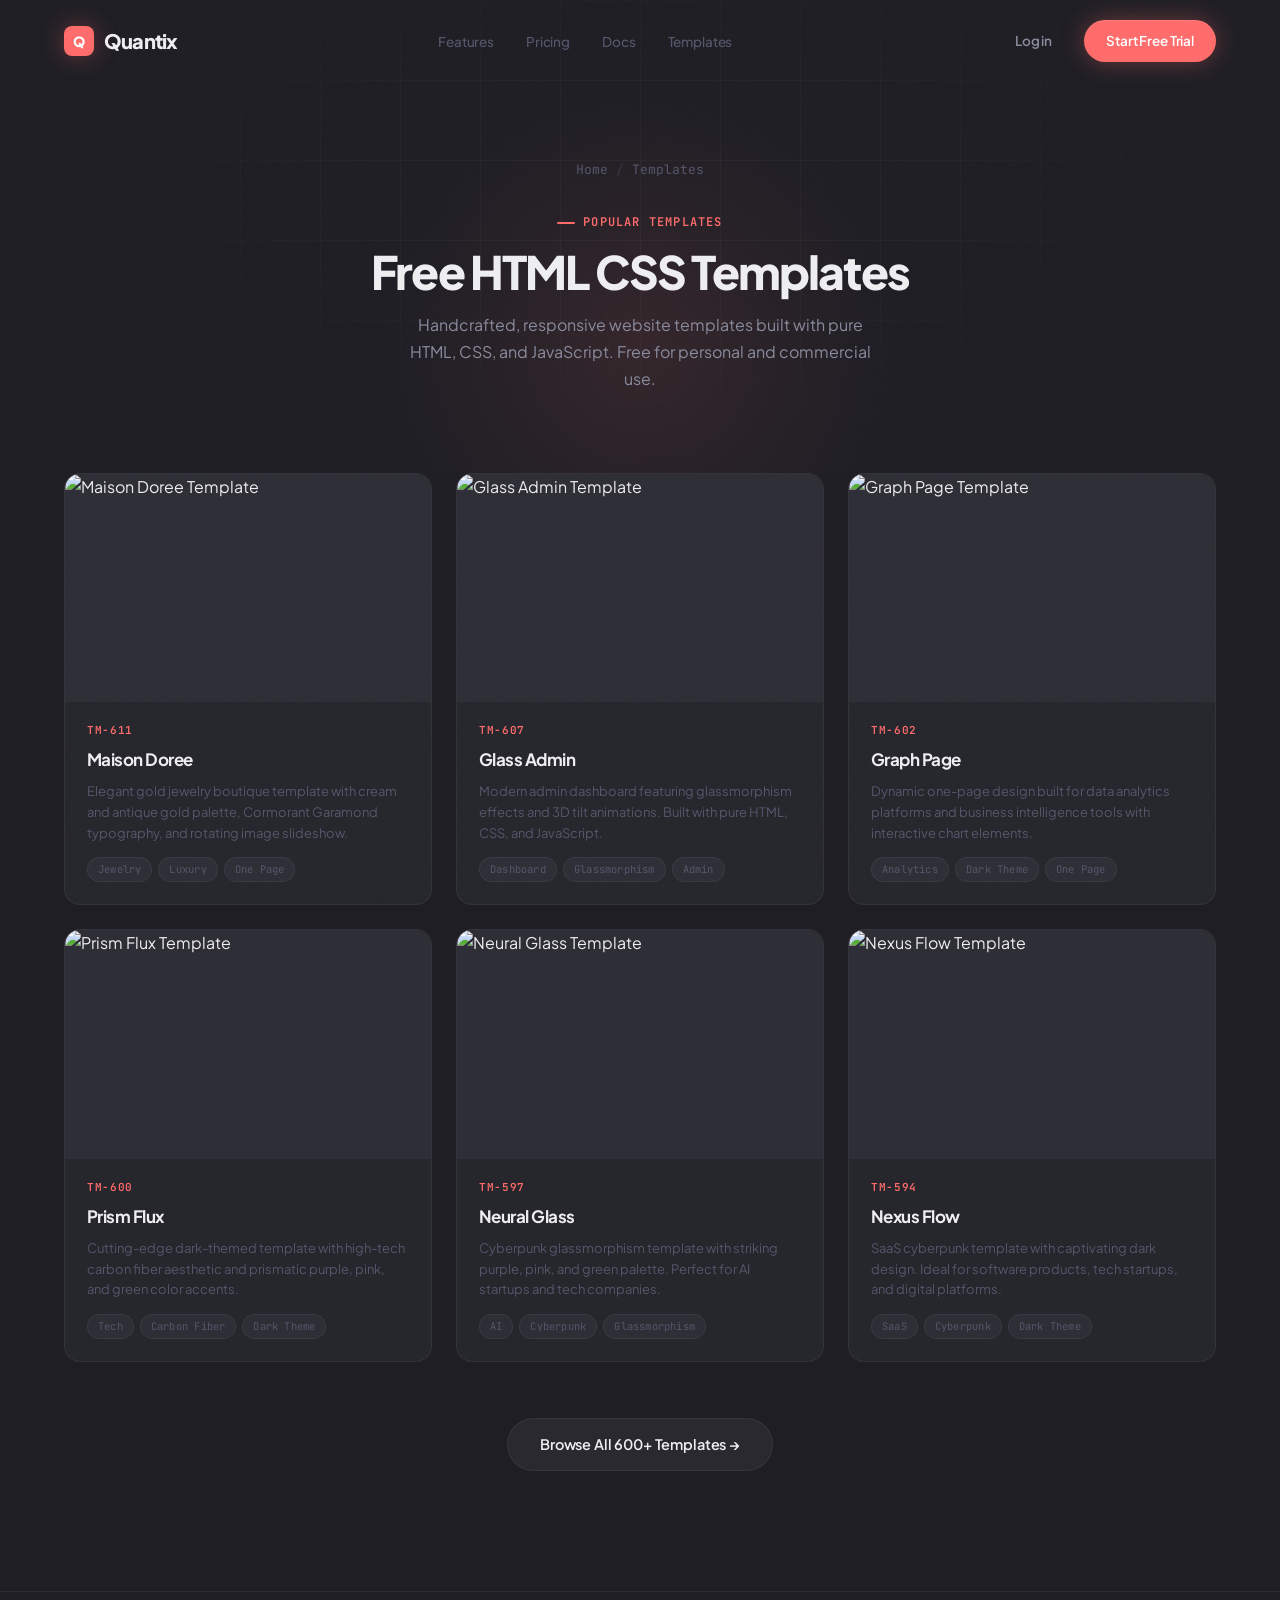
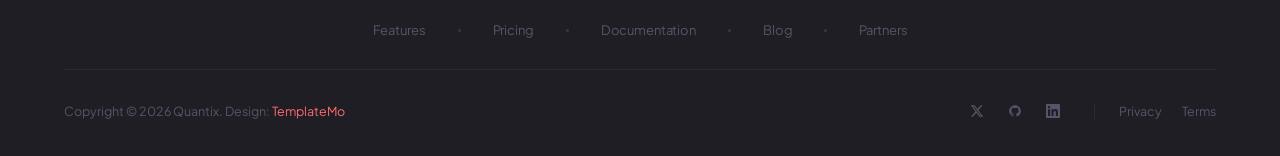
==== templates.html @ 957c240e "Add files via upload" ====
<!DOCTYPE html>
<html lang="en">
<head>
    <meta charset="UTF-8">
    <meta name="viewport" content="width=device-width, initial-scale=1.0">
    <title>Popular Templates - Quantix</title>
    <link rel="preconnect" href="https://fonts.googleapis.com">
    <link rel="preconnect" href="https://fonts.gstatic.com" crossorigin>
    <link href="https://fonts.googleapis.com/css2?family=Plus+Jakarta+Sans:wght@400;500;600;700;800&family=JetBrains+Mono:wght@400;500&display=swap" rel="stylesheet">
    <link rel="stylesheet" href="templatemo-quantix-style.css">
    <!--

TemplateMo 614 Quantix SaaS

https://templatemo.com/tm-614-quantix-saas

-->
    <style>
        /* Templates page specific styles */

        .page-header {
            padding: 160px 0 80px;
            text-align: center;
            position: relative;
            overflow: hidden;
        }

        .page-header::before {
            content: '';
            position: absolute;
            top: 20%;
            left: 50%;
            transform: translateX(-50%);
            width: 800px;
            height: 500px;
            background: radial-gradient(circle at center,
                rgba(255, 107, 107, 0.10) 0%,
                rgba(255, 107, 107, 0.03) 35%,
                transparent 55%);
            pointer-events: none;
        }

        .page-header::after {
            content: '';
            position: absolute;
            inset: 0;
            background-image:
                linear-gradient(rgba(255,255,255,0.035) 1px, transparent 1px),
                linear-gradient(90deg, rgba(255,255,255,0.035) 1px, transparent 1px);
            background-size: 80px 80px;
            mask-image: radial-gradient(ellipse at 50% 40%, black 20%, transparent 65%);
            -webkit-mask-image: radial-gradient(ellipse at 50% 40%, black 20%, transparent 65%);
            pointer-events: none;
        }

        .page-header > * {
            position: relative;
            z-index: 1;
        }

        .page-header .section-desc {
            margin: 0 auto;
        }

        .breadcrumb {
            display: flex;
            align-items: center;
            justify-content: center;
            gap: 8px;
            font-size: 13px;
            color: var(--text-muted);
            margin-bottom: 24px;
            font-family: 'JetBrains Mono', monospace;
        }

        .breadcrumb a {
            color: var(--text-muted);
            transition: color 0.3s;
        }

        .breadcrumb a:hover {
            color: var(--text-primary);
        }

        .breadcrumb .bc-sep {
            opacity: 0.4;
        }

        /* Templates grid */
        .templates-section {
            padding: 0 0 120px;
        }

        .templates-grid {
            display: grid;
            grid-template-columns: repeat(3, 1fr);
            gap: 24px;
        }

        .template-card {
            background: var(--surface-1);
            border: 1px solid var(--border-subtle);
            border-radius: 16px;
            overflow: hidden;
            transition: all 0.4s ease;
            position: relative;
        }

        .template-card::before {
            content: '';
            position: absolute;
            inset: -1px;
            border-radius: 16px;
            padding: 1px;
            background: linear-gradient(135deg,
                rgba(255, 107, 107, 0.3),
                transparent 40%,
                transparent 60%,
                rgba(255, 107, 107, 0.15));
            -webkit-mask: linear-gradient(#fff 0 0) content-box, linear-gradient(#fff 0 0);
            -webkit-mask-composite: xor;
            mask-composite: exclude;
            opacity: 0;
            transition: opacity 0.5s ease;
            pointer-events: none;
        }

        .template-card:hover {
            transform: translateY(-4px);
            border-color: rgba(255, 255, 255, 0.08);
            box-shadow: 0 20px 40px rgba(0, 0, 0, 0.3);
        }

        .template-card:hover::before {
            opacity: 1;
        }

        .template-thumb {
            position: relative;
            aspect-ratio: 16 / 10;
            overflow: hidden;
            background: var(--surface-2);
        }

        .template-thumb img {
            width: 100%;
            height: 100%;
            object-fit: cover;
            object-position: top;
            transition: transform 0.5s ease;
        }

        .template-card:hover .template-thumb img {
            transform: scale(1.04);
        }

        .template-thumb-overlay {
            position: absolute;
            inset: 0;
            background: rgba(10, 10, 16, 0.6);
            display: flex;
            align-items: center;
            justify-content: center;
            gap: 12px;
            opacity: 0;
            transition: opacity 0.3s ease;
        }

        .template-card:hover .template-thumb-overlay {
            opacity: 1;
        }

        .template-thumb-overlay .btn {
            font-size: 12.5px;
            padding: 8px 18px;
        }

        .template-info {
            padding: 20px 22px 22px;
        }

        .template-number {
            font-size: 11px;
            font-family: 'JetBrains Mono', monospace;
            color: var(--accent);
            font-weight: 600;
            letter-spacing: 0.06em;
            margin-bottom: 6px;
        }

        .template-name {
            font-size: 17px;
            font-weight: 700;
            letter-spacing: -0.03em;
            margin-bottom: 8px;
        }

        .template-desc {
            font-size: 13px;
            color: var(--text-muted);
            line-height: 1.6;
        }

        .template-tags {
            display: flex;
            gap: 6px;
            margin-top: 14px;
            flex-wrap: wrap;
        }

        .template-tag {
            font-size: 10.5px;
            font-family: 'JetBrains Mono', monospace;
            color: var(--text-muted);
            background: var(--surface-2);
            border: 1px solid var(--border-subtle);
            padding: 3px 10px;
            border-radius: 100px;
            letter-spacing: 0.02em;
        }

        .browse-more {
            text-align: center;
            margin-top: 56px;
        }

        /* Responsive */
        @media (max-width: 1024px) {
            .templates-grid {
                grid-template-columns: repeat(2, 1fr);
            }
        }

        @media (max-width: 768px) {
            .page-header {
                padding: 130px 0 60px;
            }

            .templates-grid {
                grid-template-columns: 1fr;
                max-width: 480px;
                margin: 0 auto;
            }
        }
    </style>
</head>
<body>

    <!-- NAVBAR -->
    <nav class="navbar" id="navbar">
        <div class="container">
            <a href="index.html" class="nav-brand">
                <span class="brand-icon">Q</span>
                Quantix
            </a>
            <ul class="nav-links" id="navLinks">
                <li><a href="index.html#features">Features</a></li>
                <li><a href="index.html#pricing">Pricing</a></li>
                <li><a href="#" onclick="return false;">Docs</a></li>
                <li><a href="templates.html">Templates</a></li>
                <li class="nav-mobile-actions">
                    <a href="#" class="btn btn-ghost" onclick="return false;">Log in</a>
                    <a href="#" class="btn btn-primary" onclick="return false;">Start Free Trial</a>
                </li>
            </ul>
            <div class="nav-actions">
                <a href="#" class="btn btn-ghost" onclick="return false;">Log in</a>
                <a href="#" class="btn btn-primary" onclick="return false;">Start Free Trial</a>
            </div>
            <button class="nav-toggle" id="navToggle" aria-label="Toggle menu">
                <span></span><span></span><span></span>
            </button>
        </div>
    </nav>

    <!-- PAGE HEADER -->
    <section class="page-header">
        <div class="container">
            <div class="breadcrumb">
                <a href="index.html">Home</a>
                <span class="bc-sep">/</span>
                <span>Templates</span>
            </div>
            <p class="section-label">Popular Templates</p>
            <h1 class="section-title">Free HTML CSS Templates</h1>
            <p class="section-desc">Handcrafted, responsive website templates built with pure HTML, CSS, and JavaScript. Free for personal and commercial use.</p>
        </div>
    </section>

    <!-- TEMPLATES GRID -->
    <section class="templates-section">
        <div class="container">
            <div class="templates-grid">

                <!-- 611 Maison Doree -->
                <div class="template-card fade-up">
                    <div class="template-thumb">
                        <img src="https://templatemo.com/thumbnails-360/tm-611-maison-doree.jpg" alt="Maison Doree Template" loading="lazy">
                        <div class="template-thumb-overlay">
                            <a href="https://templatemo.com/live/templatemo_611_maison_doree" class="btn btn-primary" target="_blank" rel="noopener">Live Preview</a>
                            <a href="https://templatemo.com/tm-611-maison-doree" class="btn btn-secondary" target="_blank" rel="noopener">Details</a>
                        </div>
                    </div>
                    <div class="template-info">
                        <div class="template-number">TM-611</div>
                        <h3 class="template-name">Maison Doree</h3>
                        <p class="template-desc">Elegant gold jewelry boutique template with cream and antique gold palette, Cormorant Garamond typography, and rotating image slideshow.</p>
                        <div class="template-tags">
                            <span class="template-tag">Jewelry</span>
                            <span class="template-tag">Luxury</span>
                            <span class="template-tag">One Page</span>
                        </div>
                    </div>
                </div>

                <!-- 607 Glass Admin -->
                <div class="template-card fade-up">
                    <div class="template-thumb">
                        <img src="https://templatemo.com/thumbnails-360/tm-607-glass-admin.jpg" alt="Glass Admin Template" loading="lazy">
                        <div class="template-thumb-overlay">
                            <a href="https://templatemo.com/live/templatemo_607_glass_admin" class="btn btn-primary" target="_blank" rel="noopener">Live Preview</a>
                            <a href="https://templatemo.com/tm-607-glass-admin" class="btn btn-secondary" target="_blank" rel="noopener">Details</a>
                        </div>
                    </div>
                    <div class="template-info">
                        <div class="template-number">TM-607</div>
                        <h3 class="template-name">Glass Admin</h3>
                        <p class="template-desc">Modern admin dashboard featuring glassmorphism effects and 3D tilt animations. Built with pure HTML, CSS, and JavaScript.</p>
                        <div class="template-tags">
                            <span class="template-tag">Dashboard</span>
                            <span class="template-tag">Glassmorphism</span>
                            <span class="template-tag">Admin</span>
                        </div>
                    </div>
                </div>

                <!-- 602 Graph Page -->
                <div class="template-card fade-up">
                    <div class="template-thumb">
                        <img src="https://templatemo.com/thumbnails-360/tm-602-graph-page.jpg" alt="Graph Page Template" loading="lazy">
                        <div class="template-thumb-overlay">
                            <a href="https://templatemo.com/live/templatemo_602_graph_page" class="btn btn-primary" target="_blank" rel="noopener">Live Preview</a>
                            <a href="https://templatemo.com/tm-602-graph-page" class="btn btn-secondary" target="_blank" rel="noopener">Details</a>
                        </div>
                    </div>
                    <div class="template-info">
                        <div class="template-number">TM-602</div>
                        <h3 class="template-name">Graph Page</h3>
                        <p class="template-desc">Dynamic one-page design built for data analytics platforms and business intelligence tools with interactive chart elements.</p>
                        <div class="template-tags">
                            <span class="template-tag">Analytics</span>
                            <span class="template-tag">Dark Theme</span>
                            <span class="template-tag">One Page</span>
                        </div>
                    </div>
                </div>

                <!-- 600 Prism Flux -->
                <div class="template-card fade-up">
                    <div class="template-thumb">
                        <img src="https://templatemo.com/thumbnails-360/tm-600-prism-flux.jpg" alt="Prism Flux Template" loading="lazy">
                        <div class="template-thumb-overlay">
                            <a href="https://templatemo.com/live/templatemo_600_prism_flux" class="btn btn-primary" target="_blank" rel="noopener">Live Preview</a>
                            <a href="https://templatemo.com/tm-600-prism-flux" class="btn btn-secondary" target="_blank" rel="noopener">Details</a>
                        </div>
                    </div>
                    <div class="template-info">
                        <div class="template-number">TM-600</div>
                        <h3 class="template-name">Prism Flux</h3>
                        <p class="template-desc">Cutting-edge dark-themed template with high-tech carbon fiber aesthetic and prismatic purple, pink, and green color accents.</p>
                        <div class="template-tags">
                            <span class="template-tag">Tech</span>
                            <span class="template-tag">Carbon Fiber</span>
                            <span class="template-tag">Dark Theme</span>
                        </div>
                    </div>
                </div>

                <!-- 597 Neural Glass -->
                <div class="template-card fade-up">
                    <div class="template-thumb">
                        <img src="https://templatemo.com/thumbnails-360/tm-597-neural-glass.jpg" alt="Neural Glass Template" loading="lazy">
                        <div class="template-thumb-overlay">
                            <a href="https://templatemo.com/live/templatemo_597_neural_glass" class="btn btn-primary" target="_blank" rel="noopener">Live Preview</a>
                            <a href="https://templatemo.com/tm-597-neural-glass" class="btn btn-secondary" target="_blank" rel="noopener">Details</a>
                        </div>
                    </div>
                    <div class="template-info">
                        <div class="template-number">TM-597</div>
                        <h3 class="template-name">Neural Glass</h3>
                        <p class="template-desc">Cyberpunk glassmorphism template with striking purple, pink, and green palette. Perfect for AI startups and tech companies.</p>
                        <div class="template-tags">
                            <span class="template-tag">AI</span>
                            <span class="template-tag">Cyberpunk</span>
                            <span class="template-tag">Glassmorphism</span>
                        </div>
                    </div>
                </div>

                <!-- 594 Nexus Flow -->
                <div class="template-card fade-up">
                    <div class="template-thumb">
                        <img src="https://templatemo.com/thumbnails-360/tm-594-nexus-flow.jpg" alt="Nexus Flow Template" loading="lazy">
                        <div class="template-thumb-overlay">
                            <a href="https://templatemo.com/live/templatemo_594_nexus_flow" class="btn btn-primary" target="_blank" rel="noopener">Live Preview</a>
                            <a href="https://templatemo.com/tm-594-nexus-flow" class="btn btn-secondary" target="_blank" rel="noopener">Details</a>
                        </div>
                    </div>
                    <div class="template-info">
                        <div class="template-number">TM-594</div>
                        <h3 class="template-name">Nexus Flow</h3>
                        <p class="template-desc">SaaS cyberpunk template with captivating dark design. Ideal for software products, tech startups, and digital platforms.</p>
                        <div class="template-tags">
                            <span class="template-tag">SaaS</span>
                            <span class="template-tag">Cyberpunk</span>
                            <span class="template-tag">Dark Theme</span>
                        </div>
                    </div>
                </div>

            </div>

            <div class="browse-more">
                <a href="https://templatemo.com" class="btn btn-secondary btn-lg" target="_blank" rel="noopener">Browse All 600+ Templates &rarr;</a>
            </div>
        </div>
    </section>

    <!-- FOOTER -->
    <footer class="footer">
        <div class="container">
            <div class="footer-row-links">
                <a href="index.html#features">Features</a>
                <span class="footer-link-dot"></span>
                <a href="index.html#pricing">Pricing</a>
                <span class="footer-link-dot"></span>
                <a href="#" onclick="return false;">Documentation</a>
                <span class="footer-link-dot"></span>
                <a href="#" onclick="return false;">Blog</a>
                <span class="footer-link-dot"></span>
                <a href="#" onclick="return false;">Partners</a>
            </div>
            <div class="footer-row-bottom">
                <p class="footer-copy">Copyright &copy; 2026 Quantix. Design: <a href="https://templatemo.com" target="_blank" rel="nofollow">TemplateMo</a></p>
                <div class="footer-right">
                    <div class="footer-socials">
                        <a href="#" aria-label="X" onclick="return false;">
                            <svg width="14" height="14" viewBox="0 0 24 24" fill="currentColor"><path d="M18.244 2.25h3.308l-7.227 8.26 8.502 11.24H16.17l-5.214-6.817L4.99 21.75H1.68l7.73-8.835L1.254 2.25H8.08l4.713 6.231zm-1.161 17.52h1.833L7.084 4.126H5.117z"/></svg>
                        </a>
                        <a href="#" aria-label="GitHub" onclick="return false;">
                            <svg width="14" height="14" viewBox="0 0 24 24" fill="currentColor"><path d="M12 2C6.477 2 2 6.484 2 12.017c0 4.425 2.865 8.18 6.839 9.504.5.092.682-.217.682-.483 0-.237-.008-.868-.013-1.703-2.782.605-3.369-1.343-3.369-1.343-.454-1.158-1.11-1.466-1.11-1.466-.908-.62.069-.608.069-.608 1.003.07 1.531 1.032 1.531 1.032.892 1.53 2.341 1.088 2.91.832.092-.647.35-1.088.636-1.338-2.22-.253-4.555-1.113-4.555-4.951 0-1.093.39-1.988 1.029-2.688-.103-.253-.446-1.272.098-2.65 0 0 .84-.27 2.75 1.026A9.564 9.564 0 0112 6.844c.85.004 1.705.115 2.504.337 1.909-1.296 2.747-1.027 2.747-1.027.546 1.379.202 2.398.1 2.651.64.7 1.028 1.595 1.028 2.688 0 3.848-2.339 4.695-4.566 4.943.359.309.678.92.678 1.855 0 1.338-.012 2.419-.012 2.747 0 .268.18.58.688.482A10.019 10.019 0 0022 12.017C22 6.484 17.522 2 12 2z"/></svg>
                        </a>
                        <a href="#" aria-label="LinkedIn" onclick="return false;">
                            <svg width="14" height="14" viewBox="0 0 24 24" fill="currentColor"><path d="M20.447 20.452h-3.554v-5.569c0-1.328-.027-3.037-1.852-3.037-1.853 0-2.136 1.445-2.136 2.939v5.667H9.351V9h3.414v1.561h.046c.477-.9 1.637-1.85 3.37-1.85 3.601 0 4.267 2.37 4.267 5.455v6.286zM5.337 7.433a2.062 2.062 0 01-2.063-2.065 2.064 2.064 0 112.063 2.065zm1.782 13.019H3.555V9h3.564v11.452zM22.225 0H1.771C.792 0 0 .774 0 1.729v20.542C0 23.227.792 24 1.771 24h20.451C23.2 24 24 23.227 24 22.271V1.729C24 .774 23.2 0 22.222 0h.003z"/></svg>
                        </a>
                    </div>
                    <span class="separator"></span>
                    <div class="footer-legal">
                        <a href="#" onclick="return false;">Privacy</a>
                        <a href="#" onclick="return false;">Terms</a>
                    </div>
                </div>
            </div>
        </div>
    </footer>

    <script>
        // Navbar scroll
        const navbar = document.getElementById('navbar');
        window.addEventListener('scroll', () => {
            navbar.classList.toggle('scrolled', window.scrollY > 40);
        }, { passive: true });

        // Mobile nav
        const navToggle = document.getElementById('navToggle');
        const navLinks = document.getElementById('navLinks');
        navToggle.addEventListener('click', () => {
            navToggle.classList.toggle('active');
            navLinks.classList.toggle('open');
        });
        navLinks.querySelectorAll('a').forEach(link => {
            link.addEventListener('click', () => {
                navToggle.classList.remove('active');
                navLinks.classList.remove('open');
            });
        });

        // Scroll reveal
        const prefersReducedMotion = window.matchMedia('(prefers-reduced-motion: reduce)').matches;
        if (!prefersReducedMotion) {
            const observer = new IntersectionObserver((entries) => {
                entries.forEach(entry => {
                    if (entry.isIntersecting) {
                        const siblings = entry.target.parentElement.querySelectorAll('.fade-up:not(.visible)');
                        const idx = Array.from(siblings).indexOf(entry.target);
                        setTimeout(() => entry.target.classList.add('visible'), Math.max(0, idx) * 100);
                        observer.unobserve(entry.target);
                    }
                });
            }, { threshold: 0.1, rootMargin: '0px 0px -30px 0px' });
            document.querySelectorAll('.fade-up').forEach(el => observer.observe(el));
        } else {
            document.querySelectorAll('.fade-up').forEach(el => el.classList.add('visible'));
        }
    </script>

</body>
</html>
---- templatemo-quantix-style.css ----
/* ============================================
           QUANTIX - SaaS Landing Page Template
           Design: TemplateMo
           https://templatemo.com
        ============================================ */

        *,
        *::before,
        *::after {
            margin: 0;
            padding: 0;
            box-sizing: border-box;
        }

        :root {
            --deep-space: #1E1E24;
            --surface-1: #26262D;
            --surface-2: #2E2E36;
            --surface-3: #36363F;
            --accent: #FF6B6B;
            --accent-light: #FF9B9B;
            --accent-glow: rgba(255, 107, 107, 0.35);
            --accent-soft: rgba(255, 107, 107, 0.08);
            --accent-border: rgba(255, 107, 107, 0.25);
            --text-primary: #EEEEF0;
            --text-secondary: #8A8B9E;
            --text-muted: #55566A;
            --border-subtle: rgba(255, 255, 255, 0.06);
            --green: #22C55E;
            --amber: #F59E0B;
            --rose: #F43F5E;
            --radius: 16px;
            --radius-sm: 10px;
            --radius-xs: 6px;
            --radius-pill: 100px;
        }

        html { scroll-behavior: smooth; }

        body {
            font-family: 'Plus Jakarta Sans', -apple-system, sans-serif;
            background-color: var(--deep-space);
            color: var(--text-primary);
            line-height: 1.6;
            overflow-x: hidden;
            -webkit-font-smoothing: antialiased;
        }

        /* Grain overlay */
        body::after {
            content: '';
            position: fixed;
            inset: 0;
            background-image: url("data:image/svg+xml,%3Csvg viewBox='0 0 256 256' xmlns='http://www.w3.org/2000/svg'%3E%3Cfilter id='n'%3E%3CfeTurbulence type='fractalNoise' baseFrequency='0.9' numOctaves='4' stitchTiles='stitch'/%3E%3C/filter%3E%3Crect width='100%25' height='100%25' filter='url(%23n)' opacity='0.03'/%3E%3C/svg%3E");
            pointer-events: none;
            z-index: 9999;
            opacity: 0.5;
        }

        a { text-decoration: none; color: inherit; }

        .container {
            width: 100%;
            max-width: 1200px;
            margin: 0 auto;
            padding: 0 24px;
        }

        .mono { font-family: 'JetBrains Mono', monospace; }

        /* ===== NAVBAR ===== */

        .navbar {
            position: fixed;
            top: 0;
            left: 0;
            width: 100%;
            z-index: 1000;
            padding: 20px 0;
            transition: all 0.4s ease;
        }

        .navbar.scrolled {
            background: rgba(30, 30, 36, 0.8);
            backdrop-filter: blur(24px);
            -webkit-backdrop-filter: blur(24px);
            padding: 14px 0;
            border-bottom: 1px solid var(--border-subtle);
        }

        .navbar .container {
            display: flex;
            align-items: center;
            justify-content: space-between;
        }

        .nav-brand {
            font-size: 20px;
            font-weight: 800;
            letter-spacing: -0.04em;
            display: flex;
            align-items: center;
            gap: 10px;
        }

        .brand-icon {
            width: 30px;
            height: 30px;
            background: var(--accent);
            border-radius: 8px;
            display: grid;
            place-items: center;
            font-size: 14px;
            font-weight: 800;
            color: #fff;
            box-shadow: 0 0 24px var(--accent-glow);
        }

        .nav-links {
            display: flex;
            align-items: center;
            gap: 32px;
            list-style: none;
        }

        .nav-links a {
            font-size: 13.5px;
            font-weight: 500;
            color: var(--text-muted);
            transition: color 0.3s;
            letter-spacing: -0.01em;
        }

        .nav-links a:hover { color: var(--text-primary); }

        .nav-mobile-actions {
            display: none;
        }

        .nav-actions { display: flex; align-items: center; gap: 10px; }

        .btn {
            display: inline-flex;
            align-items: center;
            justify-content: center;
            gap: 8px;
            padding: 10px 22px;
            border-radius: var(--radius-pill);
            font-family: inherit;
            font-size: 13.5px;
            font-weight: 600;
            cursor: pointer;
            border: none;
            transition: all 0.3s ease;
            letter-spacing: -0.01em;
        }

        .btn-ghost { background: transparent; color: var(--text-secondary); }
        .btn-ghost:hover { color: var(--text-primary); }

        .btn-primary {
            background: var(--accent);
            color: #fff;
            box-shadow: 0 0 24px var(--accent-glow),
                        0 1px 0 rgba(255,255,255,0.1) inset;
        }

        .btn-primary:hover {
            background: #FF8585;
            box-shadow: 0 0 36px var(--accent-glow),
                        0 1px 0 rgba(255,255,255,0.15) inset;
            transform: translateY(-1px);
        }

        .btn-secondary {
            background: rgba(255,255,255,0.05);
            color: var(--text-primary);
            border: 1px solid var(--border-subtle);
        }

        .btn-secondary:hover {
            background: rgba(255,255,255,0.08);
            border-color: rgba(255,255,255,0.1);
        }

        .btn-lg { padding: 14px 32px; font-size: 14.5px; }

        .btn-primary .btn-arrow { transition: transform 0.3s; }
        .btn-primary:hover .btn-arrow { transform: translateX(3px); }

        .nav-toggle {
            display: none;
            flex-direction: column;
            gap: 5px;
            background: none;
            border: none;
            cursor: pointer;
            padding: 4px;
            z-index: 1001;
        }

        .nav-toggle span {
            width: 20px;
            height: 2px;
            background: var(--text-primary);
            border-radius: 2px;
            transition: all 0.3s;
        }

        .nav-toggle.active span:nth-child(1) { transform: rotate(45deg) translate(5px, 5px); }
        .nav-toggle.active span:nth-child(2) { opacity: 0; }
        .nav-toggle.active span:nth-child(3) { transform: rotate(-45deg) translate(5px, -5px); }

        /* ===== HERO ===== */

        .hero {
            position: relative;
            padding: 180px 24px 120px;
            overflow: hidden;
        }

        .hero::before {
            content: '';
            position: absolute;
            top: 10%;
            left: 50%;
            transform: translateX(-50%);
            width: 1000px;
            height: 700px;
            background: radial-gradient(circle at center,
                rgba(255, 107, 107, 0.12) 0%,
                rgba(255, 107, 107, 0.04) 35%,
                transparent 55%);
            pointer-events: none;
        }

        .hero::after {
            content: '';
            position: absolute;
            inset: 0;
            background-image:
                linear-gradient(rgba(255,255,255,0.035) 1px, transparent 1px),
                linear-gradient(90deg, rgba(255,255,255,0.035) 1px, transparent 1px);
            background-size: 80px 80px;
            mask-image: radial-gradient(ellipse at 50% 30%, black 30%, transparent 75%);
            -webkit-mask-image: radial-gradient(ellipse at 50% 30%, black 30%, transparent 75%);
            pointer-events: none;
        }

        .hero-inner {
            position: relative;
            z-index: 1;
            display: grid;
            grid-template-columns: 1fr 1fr;
            gap: 60px;
            align-items: center;
            max-width: 1200px;
            margin: 0 auto;
        }

        .hero-content { max-width: 560px; }

        .hero-badge {
            display: inline-flex;
            align-items: center;
            gap: 8px;
            padding: 5px 16px 5px 7px;
            background: var(--accent-soft);
            border: 1px solid rgba(255, 107, 107, 0.2);
            border-radius: var(--radius-pill);
            font-size: 12.5px;
            font-weight: 600;
            color: var(--accent-light);
            margin-bottom: 28px;
        }

        .badge-dot {
            width: 7px;
            height: 7px;
            background: var(--green);
            border-radius: 50%;
            box-shadow: 0 0 8px rgba(34, 197, 94, 0.6);
            animation: dotPulse 2s ease-in-out infinite;
        }

        @keyframes dotPulse {
            0%, 100% { opacity: 1; }
            50% { opacity: 0.3; }
        }

        .hero h1 {
            font-size: clamp(40px, 5vw, 62px);
            font-weight: 800;
            letter-spacing: -0.04em;
            line-height: 1.05;
            margin-bottom: 20px;
        }

        .gradient-text {
            background: linear-gradient(135deg, #FFD4D4 0%, var(--accent) 60%, #FF9B9B 100%);
            -webkit-background-clip: text;
            background-clip: text;
            -webkit-text-fill-color: transparent;
        }

        .hero-desc {
            font-size: 16.5px;
            color: var(--text-secondary);
            line-height: 1.7;
            margin-bottom: 36px;
            max-width: 460px;
        }

        .hero-cta {
            display: flex;
            align-items: center;
            gap: 14px;
            margin-bottom: 48px;
        }

        .trusted-row { display: flex; flex-direction: column; gap: 14px; }

        .trusted-label {
            font-size: 11.5px;
            font-weight: 500;
            color: var(--text-muted);
            text-transform: uppercase;
            letter-spacing: 0.1em;
        }

        .trusted-logos {
            display: flex;
            align-items: center;
            gap: 28px;
            flex-wrap: wrap;
        }

        .trusted-logo {
            opacity: 0.25;
            transition: opacity 0.3s;
            font-size: 14px;
            font-weight: 700;
            color: var(--text-secondary);
            letter-spacing: -0.02em;
            display: flex;
            align-items: center;
            gap: 6px;
        }

        .trusted-logo:hover { opacity: 0.5; }

        .trusted-logo .t-icon {
            width: 18px;
            height: 18px;
            border-radius: 4px;
            background: rgba(255,255,255,0.15);
        }

        /* Hero mockup */
        .hero-mockup { position: relative; }

        .mockup-window {
            background: var(--surface-1);
            border: 1px solid var(--border-subtle);
            border-radius: 14px;
            overflow: hidden;
            box-shadow: 0 40px 80px rgba(0,0,0,0.5),
                        0 0 0 1px rgba(255,255,255,0.03) inset;
            transform: perspective(1200px) rotateY(-4deg) rotateX(2deg);
            transition: transform 0.5s ease;
        }

        .mockup-window:hover {
            transform: perspective(1200px) rotateY(-1deg) rotateX(1deg);
        }

        .mockup-toolbar {
            display: flex;
            align-items: center;
            gap: 6px;
            padding: 12px 16px;
            border-bottom: 1px solid var(--border-subtle);
        }

        .mockup-dot {
            width: 10px;
            height: 10px;
            border-radius: 50%;
        }

        .mockup-dot:nth-child(1) { background: var(--rose); opacity: 0.7; }
        .mockup-dot:nth-child(2) { background: var(--amber); opacity: 0.7; }
        .mockup-dot:nth-child(3) { background: var(--green); opacity: 0.7; }

        .mockup-body { padding: 20px; }

        .mockup-metric-row {
            display: grid;
            grid-template-columns: repeat(3, 1fr);
            gap: 12px;
            margin-bottom: 16px;
        }

        .mockup-metric {
            background: var(--surface-2);
            border-radius: 10px;
            padding: 14px;
            border: 1px solid var(--border-subtle);
        }

        .mockup-metric .mm-label {
            font-size: 10px;
            color: var(--text-muted);
            margin-bottom: 6px;
            text-transform: uppercase;
            letter-spacing: 0.06em;
        }

        .mockup-metric .mm-value {
            font-size: 20px;
            font-weight: 800;
            letter-spacing: -0.04em;
        }

        .mockup-metric .mm-change {
            font-size: 10px;
            font-weight: 600;
            color: var(--green);
            margin-top: 4px;
        }

        .mockup-chart {
            background: var(--surface-2);
            border-radius: 10px;
            padding: 16px;
            border: 1px solid var(--border-subtle);
            height: 120px;
            position: relative;
            overflow: hidden;
        }

        .mockup-chart-label {
            font-size: 10px;
            color: var(--text-muted);
            text-transform: uppercase;
            letter-spacing: 0.06em;
        }

        .chart-line {
            position: absolute;
            bottom: 16px;
            left: 16px;
            right: 16px;
            height: 60px;
        }

        .chart-line svg { width: 100%; height: 100%; }

        /* ===== SECTIONS ===== */

        .section { padding: 120px 0; position: relative; }

        .section-label {
            display: inline-flex;
            align-items: center;
            gap: 8px;
            font-size: 12px;
            font-weight: 600;
            color: var(--accent);
            text-transform: uppercase;
            letter-spacing: 0.1em;
            margin-bottom: 14px;
            font-family: 'JetBrains Mono', monospace;
        }

        .section-label::before {
            content: '';
            width: 18px;
            height: 2px;
            background: var(--accent);
            border-radius: 2px;
        }

        .section-title {
            font-size: clamp(30px, 4vw, 46px);
            font-weight: 800;
            letter-spacing: -0.04em;
            line-height: 1.1;
            margin-bottom: 14px;
        }

        .section-desc {
            font-size: 16px;
            color: var(--text-secondary);
            max-width: 480px;
            line-height: 1.7;
        }

        .section-header {
            text-align: center;
            margin-bottom: 64px;
        }

        .section-header .section-desc { margin: 0 auto; }

        /* ===== TABBED FEATURES ===== */

        .features-section {
            border-top: 1px solid var(--border-subtle);
        }

        .feature-tabs {
            display: flex;
            justify-content: center;
            gap: 4px;
            margin-bottom: 56px;
            background: var(--surface-1);
            border: 1px solid var(--border-subtle);
            border-radius: var(--radius-pill);
            padding: 4px;
            width: fit-content;
            margin-left: auto;
            margin-right: auto;
        }

        .feature-tab {
            padding: 10px 24px;
            border-radius: var(--radius-pill);
            font-family: inherit;
            font-size: 13.5px;
            font-weight: 600;
            color: var(--text-muted);
            background: transparent;
            border: none;
            cursor: pointer;
            transition: all 0.3s ease;
            white-space: nowrap;
            letter-spacing: -0.01em;
        }

        .feature-tab:hover {
            color: var(--text-secondary);
        }

        .feature-tab.active {
            background: var(--accent);
            color: #fff;
            box-shadow: 0 0 20px var(--accent-glow);
        }

        .feature-panels { position: relative; }

        .feature-panel {
            display: none;
            grid-template-columns: 1fr 1.2fr;
            gap: 64px;
            align-items: center;
            animation: panelIn 0.45s ease forwards;
        }

        .feature-panel.active { display: grid; }

        @keyframes panelIn {
            from { opacity: 0; transform: translateY(16px); }
            to { opacity: 1; transform: translateY(0); }
        }

        .feature-text { max-width: 440px; }

        .feature-text .feat-icon {
            width: 48px;
            height: 48px;
            background: var(--accent-soft);
            border: 1px solid rgba(255, 107, 107, 0.10);
            border-radius: 12px;
            display: grid;
            place-items: center;
            margin-bottom: 24px;
            color: var(--accent);
        }

        .feature-text h3 {
            font-size: 28px;
            font-weight: 800;
            letter-spacing: -0.04em;
            margin-bottom: 14px;
            line-height: 1.15;
        }

        .feature-text p {
            font-size: 15px;
            color: var(--text-secondary);
            line-height: 1.75;
            margin-bottom: 28px;
        }

        .feature-bullets {
            list-style: none;
            display: flex;
            flex-direction: column;
            gap: 12px;
        }

        .feature-bullets li {
            display: flex;
            align-items: center;
            gap: 10px;
            font-size: 13.5px;
            color: var(--text-secondary);
        }

        .feature-bullets li svg { color: var(--accent); flex-shrink: 0; }

        /* Feature panel embedded UIs */
        .feature-visual {
            background: var(--surface-1);
            border: 1px solid var(--border-subtle);
            border-radius: 16px;
            overflow: hidden;
            box-shadow: 0 20px 60px rgba(0,0,0,0.3);
            position: relative;
        }

        .fv-toolbar {
            display: flex;
            align-items: center;
            gap: 6px;
            padding: 11px 16px;
            border-bottom: 1px solid var(--border-subtle);
            background: rgba(255,255,255,0.02);
        }

        .fv-dot { width: 8px; height: 8px; border-radius: 50%; }
        .fv-dot:nth-child(1) { background: var(--rose); opacity: 0.6; }
        .fv-dot:nth-child(2) { background: var(--amber); opacity: 0.6; }
        .fv-dot:nth-child(3) { background: var(--green); opacity: 0.6; }

        .fv-body { padding: 24px; }

        /* — Panel 1: Dashboard mini-UI — */
        .dash-metrics {
            display: grid;
            grid-template-columns: repeat(3, 1fr);
            gap: 10px;
            margin-bottom: 16px;
        }

        .dash-metric {
            background: var(--surface-2);
            border: 1px solid var(--border-subtle);
            border-radius: var(--radius-sm);
            padding: 14px;
        }

        .dash-metric .dm-label {
            font-size: 9.5px;
            color: var(--text-muted);
            text-transform: uppercase;
            letter-spacing: 0.08em;
            margin-bottom: 6px;
            font-family: 'JetBrains Mono', monospace;
        }

        .dash-metric .dm-val {
            font-size: 22px;
            font-weight: 800;
            letter-spacing: -0.04em;
            margin-bottom: 4px;
        }

        .dash-metric .dm-change {
            font-size: 10px;
            font-weight: 600;
        }

        .dm-change.up { color: var(--green); }
        .dm-change.down { color: var(--rose); }

        .dash-chart-area {
            background: var(--surface-2);
            border: 1px solid var(--border-subtle);
            border-radius: var(--radius-sm);
            padding: 16px;
            height: 140px;
            position: relative;
        }

        .dash-chart-area .dca-title {
            font-size: 10px;
            color: var(--text-muted);
            text-transform: uppercase;
            letter-spacing: 0.08em;
            font-family: 'JetBrains Mono', monospace;
            margin-bottom: 8px;
        }

        .dash-chart-area svg { width: 100%; height: 80px; }

        /* — Panel 2: Funnel visual — */
        .funnel-stages {
            display: flex;
            flex-direction: column;
            gap: 6px;
        }

        .funnel-stage {
            display: flex;
            align-items: center;
            gap: 14px;
            padding: 10px 14px;
            background: var(--surface-2);
            border: 1px solid var(--border-subtle);
            border-radius: var(--radius-xs);
        }

        .funnel-bar-wrap { flex: 1; }

        .funnel-bar-label {
            display: flex;
            justify-content: space-between;
            font-size: 11px;
            margin-bottom: 5px;
        }

        .funnel-bar-label span:first-child { color: var(--text-secondary); }
        .funnel-bar-label span:last-child { font-family: 'JetBrains Mono', monospace; color: var(--text-muted); font-size: 10.5px; }

        .funnel-track {
            height: 6px;
            background: rgba(255,255,255,0.06);
            border-radius: 6px;
            overflow: hidden;
        }

        .funnel-fill {
            height: 100%;
            border-radius: 6px;
            background: var(--accent);
            transition: width 0.8s cubic-bezier(0.4, 0, 0.2, 1);
        }

        .funnel-fill.green { background: var(--green); }
        .funnel-fill.amber { background: var(--amber); }

        .funnel-drop {
            font-size: 10px;
            font-weight: 600;
            color: var(--rose);
            font-family: 'JetBrains Mono', monospace;
            width: 44px;
            text-align: right;
            flex-shrink: 0;
        }

        /* — Panel 3: Code snippet — */
        .code-block {
            background: var(--deep-space);
            border: 1px solid var(--border-subtle);
            border-radius: var(--radius-sm);
            padding: 20px;
            font-family: 'JetBrains Mono', monospace;
            font-size: 12px;
            line-height: 1.8;
            color: var(--text-secondary);
            overflow-x: auto;
        }

        .code-block .c-key { color: var(--accent-light); }
        .code-block .c-str { color: var(--green); }
        .code-block .c-fn { color: var(--amber); }
        .code-block .c-comment { color: var(--text-muted); }
        .code-block .c-num { color: var(--rose); }

        .code-output {
            margin-top: 12px;
            background: var(--surface-2);
            border: 1px solid var(--border-subtle);
            border-radius: var(--radius-sm);
            padding: 14px 16px;
        }

        .code-output .co-label {
            font-size: 9.5px;
            color: var(--text-muted);
            text-transform: uppercase;
            letter-spacing: 0.08em;
            font-family: 'JetBrains Mono', monospace;
            margin-bottom: 8px;
        }

        .code-output .co-result {
            display: flex;
            align-items: center;
            gap: 8px;
            font-size: 12px;
            color: var(--green);
            font-family: 'JetBrains Mono', monospace;
        }

        .co-result .pulse-ring {
            width: 8px;
            height: 8px;
            background: var(--green);
            border-radius: 50%;
            box-shadow: 0 0 8px rgba(34,197,94,0.5);
        }

        /* — Panel 4: Session replay — */
        .replay-ui {
            background: var(--surface-2);
            border: 1px solid var(--border-subtle);
            border-radius: var(--radius-sm);
            overflow: hidden;
        }

        .replay-header {
            padding: 10px 14px;
            border-bottom: 1px solid var(--border-subtle);
            display: flex;
            align-items: center;
            justify-content: space-between;
        }

        .replay-header .rh-left {
            display: flex;
            align-items: center;
            gap: 8px;
            font-size: 11px;
            color: var(--text-secondary);
        }

        .replay-header .rh-left .live-dot {
            width: 6px;
            height: 6px;
            background: var(--rose);
            border-radius: 50%;
            box-shadow: 0 0 6px rgba(244,63,94,0.5);
            animation: dotPulse 1.5s ease-in-out infinite;
        }

        .replay-header .rh-time {
            font-size: 10px;
            color: var(--text-muted);
            font-family: 'JetBrains Mono', monospace;
        }

        .replay-viewport {
            padding: 20px;
            min-height: 160px;
            position: relative;
        }

        /* Fake mini-page inside replay */
        .replay-page {
            background: #28282f;
            border-radius: 6px;
            padding: 14px;
            border: 1px solid var(--border-subtle);
        }

        .rp-nav {
            height: 6px;
            background: rgba(255,255,255,0.06);
            border-radius: 3px;
            margin-bottom: 12px;
            width: 60%;
        }

        .rp-hero-block {
            height: 10px;
            background: rgba(255,255,255,0.08);
            border-radius: 3px;
            margin-bottom: 6px;
            width: 80%;
        }

        .rp-hero-block:nth-child(3) { width: 50%; margin-bottom: 12px; }

        .rp-btn-block {
            display: inline-block;
            height: 8px;
            width: 48px;
            background: var(--accent);
            opacity: 0.6;
            border-radius: 4px;
            margin-bottom: 16px;
        }

        .rp-grid {
            display: grid;
            grid-template-columns: repeat(3, 1fr);
            gap: 6px;
        }

        .rp-card {
            height: 28px;
            background: rgba(255,255,255,0.04);
            border-radius: 4px;
            border: 1px solid var(--border-subtle);
        }

        /* Cursor animation */
        .replay-cursor {
            position: absolute;
            width: 12px;
            height: 12px;
            border-left: 2px solid var(--accent);
            border-top: 2px solid var(--accent);
            transform: rotate(-45deg);
            filter: drop-shadow(0 0 6px rgba(255,107,107,0.4));
            animation: cursorMove 4s ease-in-out infinite;
        }

        @keyframes cursorMove {
            0% { top: 60px; left: 40px; }
            25% { top: 80px; left: 140px; }
            50% { top: 110px; left: 100px; }
            75% { top: 70px; left: 180px; }
            100% { top: 60px; left: 40px; }
        }

        .replay-timeline {
            padding: 10px 14px;
            border-top: 1px solid var(--border-subtle);
            display: flex;
            align-items: center;
            gap: 10px;
        }

        .replay-timeline .rt-play {
            width: 20px;
            height: 20px;
            border-radius: 50%;
            background: var(--accent);
            display: grid;
            place-items: center;
            flex-shrink: 0;
        }

        .rt-track {
            flex: 1;
            height: 3px;
            background: rgba(255,255,255,0.08);
            border-radius: 3px;
            overflow: hidden;
        }

        .rt-progress {
            height: 100%;
            width: 45%;
            background: var(--accent);
            border-radius: 3px;
        }

        .replay-events {
            margin-top: 12px;
            display: flex;
            gap: 8px;
        }

        .replay-event-tag {
            padding: 4px 10px;
            background: var(--surface-2);
            border: 1px solid var(--border-subtle);
            border-radius: var(--radius-xs);
            font-size: 10px;
            color: var(--text-muted);
            font-family: 'JetBrains Mono', monospace;
            display: flex;
            align-items: center;
            gap: 5px;
        }

        .replay-event-tag .re-dot {
            width: 5px;
            height: 5px;
            border-radius: 50%;
        }

        /* — Panel 5: Privacy — */
        .privacy-grid {
            display: grid;
            grid-template-columns: 1fr 1fr;
            gap: 10px;
        }

        .privacy-card {
            background: var(--surface-2);
            border: 1px solid var(--border-subtle);
            border-radius: var(--radius-sm);
            padding: 18px;
        }

        .privacy-card .pc-icon {
            width: 32px;
            height: 32px;
            border-radius: 8px;
            background: rgba(34,197,94,0.1);
            border: 1px solid rgba(34,197,94,0.15);
            display: grid;
            place-items: center;
            margin-bottom: 12px;
            color: var(--green);
        }

        .privacy-card h4 {
            font-size: 13px;
            font-weight: 700;
            margin-bottom: 4px;
            letter-spacing: -0.02em;
        }

        .privacy-card p {
            font-size: 11.5px;
            color: var(--text-muted);
            line-height: 1.55;
        }

        /* ===== STATS ===== */

        .stats-strip {
            padding: 80px 0;
            border-top: 1px solid var(--border-subtle);
            border-bottom: 1px solid var(--border-subtle);
        }

        .stats-grid {
            display: flex;
            justify-content: space-between;
        }

        .stat-item { text-align: left; flex: 1; }

        .stat-item + .stat-item {
            border-left: 1px solid var(--border-subtle);
            padding-left: 40px;
        }

        .stat-number {
            font-size: 48px;
            font-weight: 800;
            letter-spacing: -0.04em;
            line-height: 1;
            margin-bottom: 6px;
        }

        .stat-label {
            font-size: 13px;
            color: var(--text-muted);
            font-weight: 500;
        }

        /* ===== PRICING ===== */

        .pricing-section {
            background: linear-gradient(180deg,
                var(--deep-space) 0%,
                rgba(255, 107, 107, 0.02) 50%,
                var(--deep-space) 100%);
        }

        .pricing-toggle-wrap {
            display: flex;
            align-items: center;
            justify-content: center;
            gap: 14px;
            margin-bottom: 56px;
        }

        .pricing-toggle-label {
            font-size: 14px;
            font-weight: 500;
            color: var(--text-muted);
            transition: color 0.3s;
        }

        .pricing-toggle-label.active { color: var(--text-primary); }

        .pricing-toggle {
            position: relative;
            width: 48px;
            height: 26px;
            background: rgba(255,255,255,0.08);
            border-radius: 100px;
            cursor: pointer;
            border: 1px solid var(--border-subtle);
        }

        .pricing-toggle::after {
            content: '';
            position: absolute;
            top: 3px;
            left: 3px;
            width: 18px;
            height: 18px;
            background: var(--accent);
            border-radius: 50%;
            transition: transform 0.3s cubic-bezier(0.4, 0, 0.2, 1);
            box-shadow: 0 0 12px var(--accent-glow);
        }

        .pricing-toggle.annual::after { transform: translateX(22px); }

        .pricing-save {
            font-size: 11px;
            font-weight: 700;
            color: var(--green);
            background: rgba(34, 197, 94, 0.1);
            padding: 3px 10px;
            border-radius: var(--radius-pill);
            border: 1px solid rgba(34, 197, 94, 0.2);
        }

        .pricing-grid {
            display: grid;
            grid-template-columns: repeat(3, 1fr);
            gap: 20px;
            align-items: center;
        }

        .pricing-card {
            background: var(--surface-1);
            border: 1px solid var(--border-subtle);
            border-radius: 20px;
            padding: 40px 32px;
            position: relative;
            transition: all 0.4s;
        }

        .pricing-card:hover { border-color: rgba(255,255,255,0.08); }

        .pricing-card.featured {
            transform: scale(1.05);
            border-color: var(--accent-border);
            z-index: 2;
            box-shadow: 0 0 80px rgba(255, 107, 107, 0.06),
                        0 24px 48px rgba(0,0,0,0.4);
        }

        .pricing-card.featured::before {
            content: '';
            position: absolute;
            top: 0;
            left: 20%;
            right: 20%;
            height: 1px;
            background: linear-gradient(90deg, transparent, var(--accent), transparent);
        }

        .pricing-popular {
            position: absolute;
            top: -11px;
            left: 50%;
            transform: translateX(-50%);
            background: var(--accent);
            color: #fff;
            font-size: 11px;
            font-weight: 700;
            padding: 4px 14px;
            border-radius: var(--radius-pill);
            text-transform: uppercase;
            letter-spacing: 0.06em;
            box-shadow: 0 0 20px var(--accent-glow);
        }

        .pricing-plan-name {
            font-size: 15px;
            font-weight: 600;
            color: var(--text-secondary);
            margin-bottom: 20px;
        }

        .pricing-amount {
            display: flex;
            align-items: flex-start;
            gap: 2px;
            margin-bottom: 4px;
            min-height: 56px;
        }

        .pricing-currency {
            font-size: 18px;
            font-weight: 700;
            color: var(--text-muted);
            margin-top: 8px;
        }

        .pricing-value {
            font-size: 52px;
            font-weight: 800;
            letter-spacing: -0.04em;
            line-height: 1;
            transition: all 0.3s cubic-bezier(0.4, 0, 0.2, 1);
        }

        .pricing-value.free-label {
            font-size: 44px;
            letter-spacing: -0.03em;
        }

        .pricing-value.changing {
            opacity: 0;
            transform: translateY(-6px);
        }

        .pricing-period {
            font-size: 13px;
            color: var(--text-muted);
            margin-bottom: 28px;
        }

        .period-yearly {
            color: var(--text-primary);
        }

        .pricing-features {
            list-style: none;
            margin-bottom: 32px;
        }

        .pricing-features li {
            display: flex;
            align-items: center;
            gap: 10px;
            font-size: 13.5px;
            color: var(--text-secondary);
            padding: 7px 0;
        }

        .pricing-features li svg { flex-shrink: 0; color: var(--accent); }

        .pricing-card .btn { width: 100%; }

        .pricing-divider {
            height: 1px;
            background: var(--border-subtle);
            margin: 24px 0;
        }

        /* ===== SUBSCRIBE ===== */

        .subscribe-section {
            padding: 100px 0 120px;
            text-align: center;
            position: relative;
            overflow: hidden;
        }

        .subscribe-section::before {
            content: '';
            position: absolute;
            top: 30%;
            left: 50%;
            transform: translateX(-50%);
            width: 600px;
            height: 400px;
            background: radial-gradient(ellipse at center,
                rgba(255, 107, 107, 0.06) 0%, transparent 60%);
            pointer-events: none;
        }

        .subscribe-section::after {
            content: '';
            position: absolute;
            inset: 0;
            background-image:
                linear-gradient(rgba(255,255,255,0.035) 1px, transparent 1px),
                linear-gradient(90deg, rgba(255,255,255,0.035) 1px, transparent 1px);
            background-size: 80px 80px;
            mask-image: radial-gradient(ellipse at 50% 50%, black 20%, transparent 70%);
            -webkit-mask-image: radial-gradient(ellipse at 50% 50%, black 20%, transparent 70%);
            pointer-events: none;
        }

        .subscribe-inner {
            position: relative;
            z-index: 1;
            max-width: 520px;
            margin: 0 auto;
        }

        .subscribe-inner .section-title {
            font-size: clamp(24px, 3.5vw, 36px);
            margin-bottom: 12px;
        }

        .subscribe-inner .section-desc {
            max-width: 380px;
            margin: 0 auto 32px;
            font-size: 15px;
        }

        .subscribe-input-group {
            display: flex;
            gap: 0;
            background: var(--surface-1);
            border: 1px solid var(--border-subtle);
            border-radius: var(--radius);
            padding: 5px;
            transition: border-color 0.3s, box-shadow 0.3s;
        }

        .subscribe-input-group:focus-within {
            border-color: var(--accent-border);
            box-shadow: 0 0 0 3px var(--accent-soft);
        }

        .subscribe-input-group input {
            flex: 1;
            background: transparent;
            border: none;
            padding: 14px 18px;
            font-family: inherit;
            font-size: 15px;
            color: var(--text-primary);
            outline: none;
            min-width: 0;
        }

        .subscribe-input-group input::placeholder {
            color: var(--text-muted);
        }

        .subscribe-input-group .btn {
            border-radius: 12px;
            padding: 12px 28px;
        }

        .subscribe-meta {
            margin-top: 20px;
            display: flex;
            align-items: center;
            justify-content: center;
            gap: 20px;
        }

        .subscribe-meta span {
            font-size: 12px;
            color: var(--text-muted);
            display: flex;
            align-items: center;
            gap: 6px;
        }

        .subscribe-meta svg {
            color: var(--accent);
            flex-shrink: 0;
        }

        /* ===== FOOTER ===== */

        .footer {
            border-top: 1px solid var(--border-subtle);
            padding: 0;
        }

        /* Row 1: Links */
        .footer-row-links {
            display: flex;
            align-items: center;
            justify-content: center;
            gap: 32px;
            padding: 28px 0;
            flex-wrap: wrap;
            border-bottom: 1px solid var(--border-subtle);
        }

        .footer-row-links a {
            font-size: 13px;
            color: var(--text-muted);
            transition: color 0.3s;
            letter-spacing: -0.01em;
        }

        .footer-row-links a:hover {
            color: var(--text-primary);
        }

        .footer-link-dot {
            width: 3px;
            height: 3px;
            border-radius: 50%;
            background: rgba(255, 255, 255, 0.12);
            flex-shrink: 0;
        }

        /* Row 2: Copyright + socials */
        .footer-row-bottom {
            display: flex;
            align-items: center;
            justify-content: space-between;
            padding: 24px 0 28px;
        }

        .footer-copy {
            font-size: 12.5px;
            color: var(--text-muted);
        }

        .footer-copy a {
            color: var(--accent);
            transition: color 0.3s;
        }

        .footer-copy a:hover {
            color: var(--accent-light);
        }

        .footer-right {
            display: flex;
            align-items: center;
            gap: 24px;
        }

        .footer-legal {
            display: flex;
            align-items: center;
            gap: 20px;
        }

        .footer-legal a {
            font-size: 12.5px;
            color: var(--text-muted);
            transition: color 0.3s;
        }

        .footer-legal a:hover {
            color: var(--text-primary);
        }

        .footer-right .separator {
            width: 1px;
            height: 16px;
            background: var(--border-subtle);
        }

        .footer-socials {
            display: flex;
            gap: 4px;
        }

        .footer-socials a {
            width: 34px;
            height: 34px;
            display: grid;
            place-items: center;
            border-radius: 8px;
            color: var(--text-muted);
            transition: all 0.3s;
        }

        .footer-socials a:hover {
            color: var(--text-primary);
            background: rgba(255, 255, 255, 0.04);
        }

        /* ===== SCROLL ANIMATIONS ===== */

        .fade-up {
            opacity: 0;
            transform: translateY(28px);
            transition: opacity 0.7s ease, transform 0.7s ease;
        }

        .fade-up.visible {
            opacity: 1;
            transform: translateY(0);
        }

        /* ===== RESPONSIVE ===== */

        @media (max-width: 1024px) {
            .hero-inner {
                grid-template-columns: 1fr;
                gap: 48px;
            }

            .hero-mockup { max-width: 500px; margin: 0 auto; }
            .mockup-window, .mockup-window:hover { transform: none; }

            .feature-panel, .feature-panel.active {
                grid-template-columns: 1fr;
                gap: 40px;
            }

            .feature-text { max-width: none; }

            .pricing-card.featured { transform: scale(1.02); }

            .footer-row-bottom { flex-direction: column; gap: 20px; text-align: center; }
            .footer-right { justify-content: center; }
        }

        @media (max-width: 768px) {
            .nav-links {
                position: fixed;
                top: 0;
                right: -100%;
                width: 280px;
                height: 100dvh;
                background: rgba(30, 30, 36, 0.98);
                backdrop-filter: blur(24px);
                -webkit-backdrop-filter: blur(24px);
                flex-direction: column;
                align-items: flex-start;
                padding: 80px 28px 80px;
                gap: 0;
                border-left: 1px solid var(--border-subtle);
                transition: right 0.35s cubic-bezier(0.4, 0, 0.2, 1);
                overflow-y: auto;
                z-index: 999;
            }

            .nav-links.open { right: 0; }
            .nav-links li { width: 100%; }

            .nav-links a {
                display: block;
                padding: 14px 0;
                font-size: 16px;
                border-bottom: 1px solid var(--border-subtle);
            }

            .nav-toggle { display: flex; }
            .nav-actions { display: none; }

            .nav-mobile-actions {
                display: flex;
                flex-direction: column;
                gap: 10px;
                padding-top: 24px;
                margin-top: 8px;
            }

            .nav-mobile-actions .btn {
                width: 100%;
                text-align: center;
                border-radius: var(--radius-pill);
                color: var(--text-primary);
            }

            .nav-mobile-actions .btn-primary {
                color: #fff;
            }

            .nav-mobile-actions a {
                border-bottom: none !important;
                padding: 10px 22px !important;
                font-size: 14px !important;
            }
            .hero { padding: 140px 24px 80px; }

            .hero-cta { flex-direction: column; align-items: stretch; }

            .feature-tabs {
                overflow-x: auto;
                justify-content: flex-start;
                width: 100%;
                border-radius: var(--radius-sm);
                -webkit-overflow-scrolling: touch;
                scrollbar-width: none;
            }

            .feature-tabs::-webkit-scrollbar { display: none; }

            .feature-tab { padding: 10px 18px; font-size: 12.5px; }

            .dash-metrics { grid-template-columns: 1fr; }
            .privacy-grid { grid-template-columns: 1fr; }

            .stats-grid { flex-wrap: wrap; gap: 32px; }
            .stat-item { flex: 1 1 40%; min-width: 140px; }
            .stat-item + .stat-item { border-left: none; padding-left: 0; }
            .stat-number { font-size: 36px; }

            .pricing-grid {
                grid-template-columns: 1fr;
                max-width: 400px;
                margin: 0 auto;
            }

            .pricing-card.featured { transform: scale(1); }

            .subscribe-input-group { flex-direction: column; border-radius: var(--radius-sm); }
            .subscribe-input-group .btn { width: 100%; border-radius: var(--radius-sm); }
            .subscribe-meta { flex-direction: column; gap: 8px; }

            .footer-row-links { gap: 20px; }

            .section { padding: 80px 0; }
        }

        @media (max-width: 480px) {
            .trusted-logos { gap: 18px; }
            .mockup-metric-row { grid-template-columns: 1fr; }
            .replay-events { flex-wrap: wrap; }
        }

        @media (prefers-reduced-motion: reduce) {
            .fade-up { opacity: 1; transform: none; transition: none; }
            .badge-dot { animation: none; }
            .pricing-value.changing { opacity: 1; transform: none; }
            .mockup-window { transform: none; }
            .replay-cursor { animation: none; top: 70px; left: 100px; }
            @keyframes panelIn { from { opacity: 1; transform: none; } }
        }
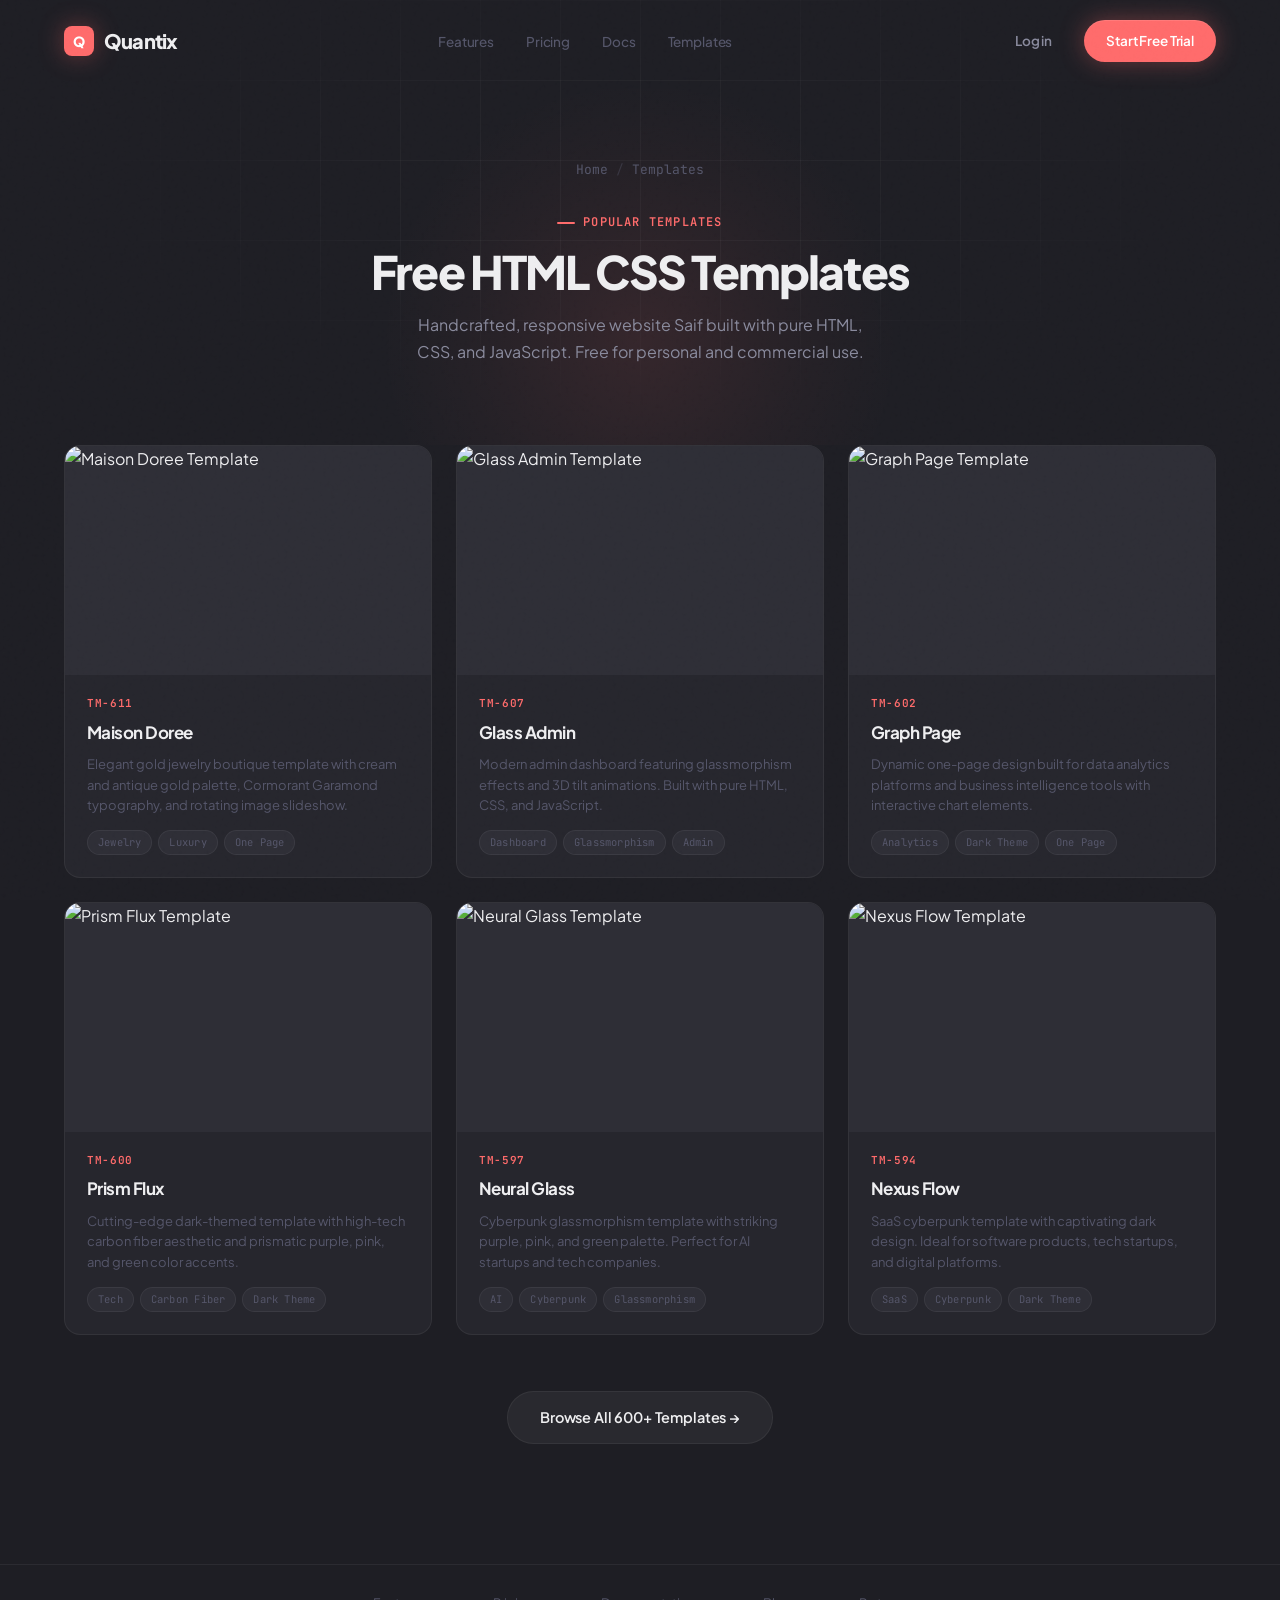
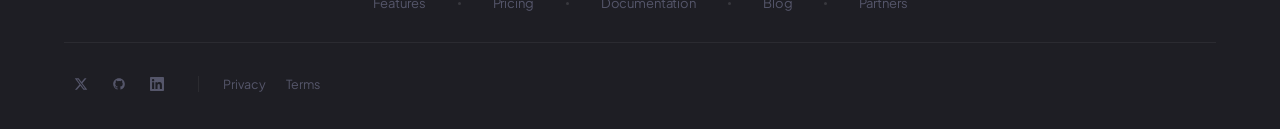
==== commit 600ac6a6: "Update templates.html" ====
--- a/templates.html
+++ b/templates.html
@@ -3,7 +3,7 @@
 <head>
     <meta charset="UTF-8">
     <meta name="viewport" content="width=device-width, initial-scale=1.0">
-    <title>Popular Templates - Quantix</title>
+    <title>Popular Templates - Saif</title>
     <link rel="preconnect" href="https://fonts.googleapis.com">
     <link rel="preconnect" href="https://fonts.gstatic.com" crossorigin>
     <link href="https://fonts.googleapis.com/css2?family=Plus+Jakarta+Sans:wght@400;500;600;700;800&family=JetBrains+Mono:wght@400;500&display=swap" rel="stylesheet">
@@ -283,7 +283,7 @@
             </div>
             <p class="section-label">Popular Templates</p>
             <h1 class="section-title">Free HTML CSS Templates</h1>
-            <p class="section-desc">Handcrafted, responsive website templates built with pure HTML, CSS, and JavaScript. Free for personal and commercial use.</p>
+            <p class="section-desc">Handcrafted, responsive website Saif built with pure HTML, CSS, and JavaScript. Free for personal and commercial use.</p>
         </div>
     </section>
 
@@ -441,7 +441,6 @@
                 <a href="#" onclick="return false;">Partners</a>
             </div>
             <div class="footer-row-bottom">
-                <p class="footer-copy">Copyright &copy; 2026 Quantix. Design: <a href="https://templatemo.com" target="_blank" rel="nofollow">TemplateMo</a></p>
                 <div class="footer-right">
                     <div class="footer-socials">
                         <a href="#" aria-label="X" onclick="return false;">
